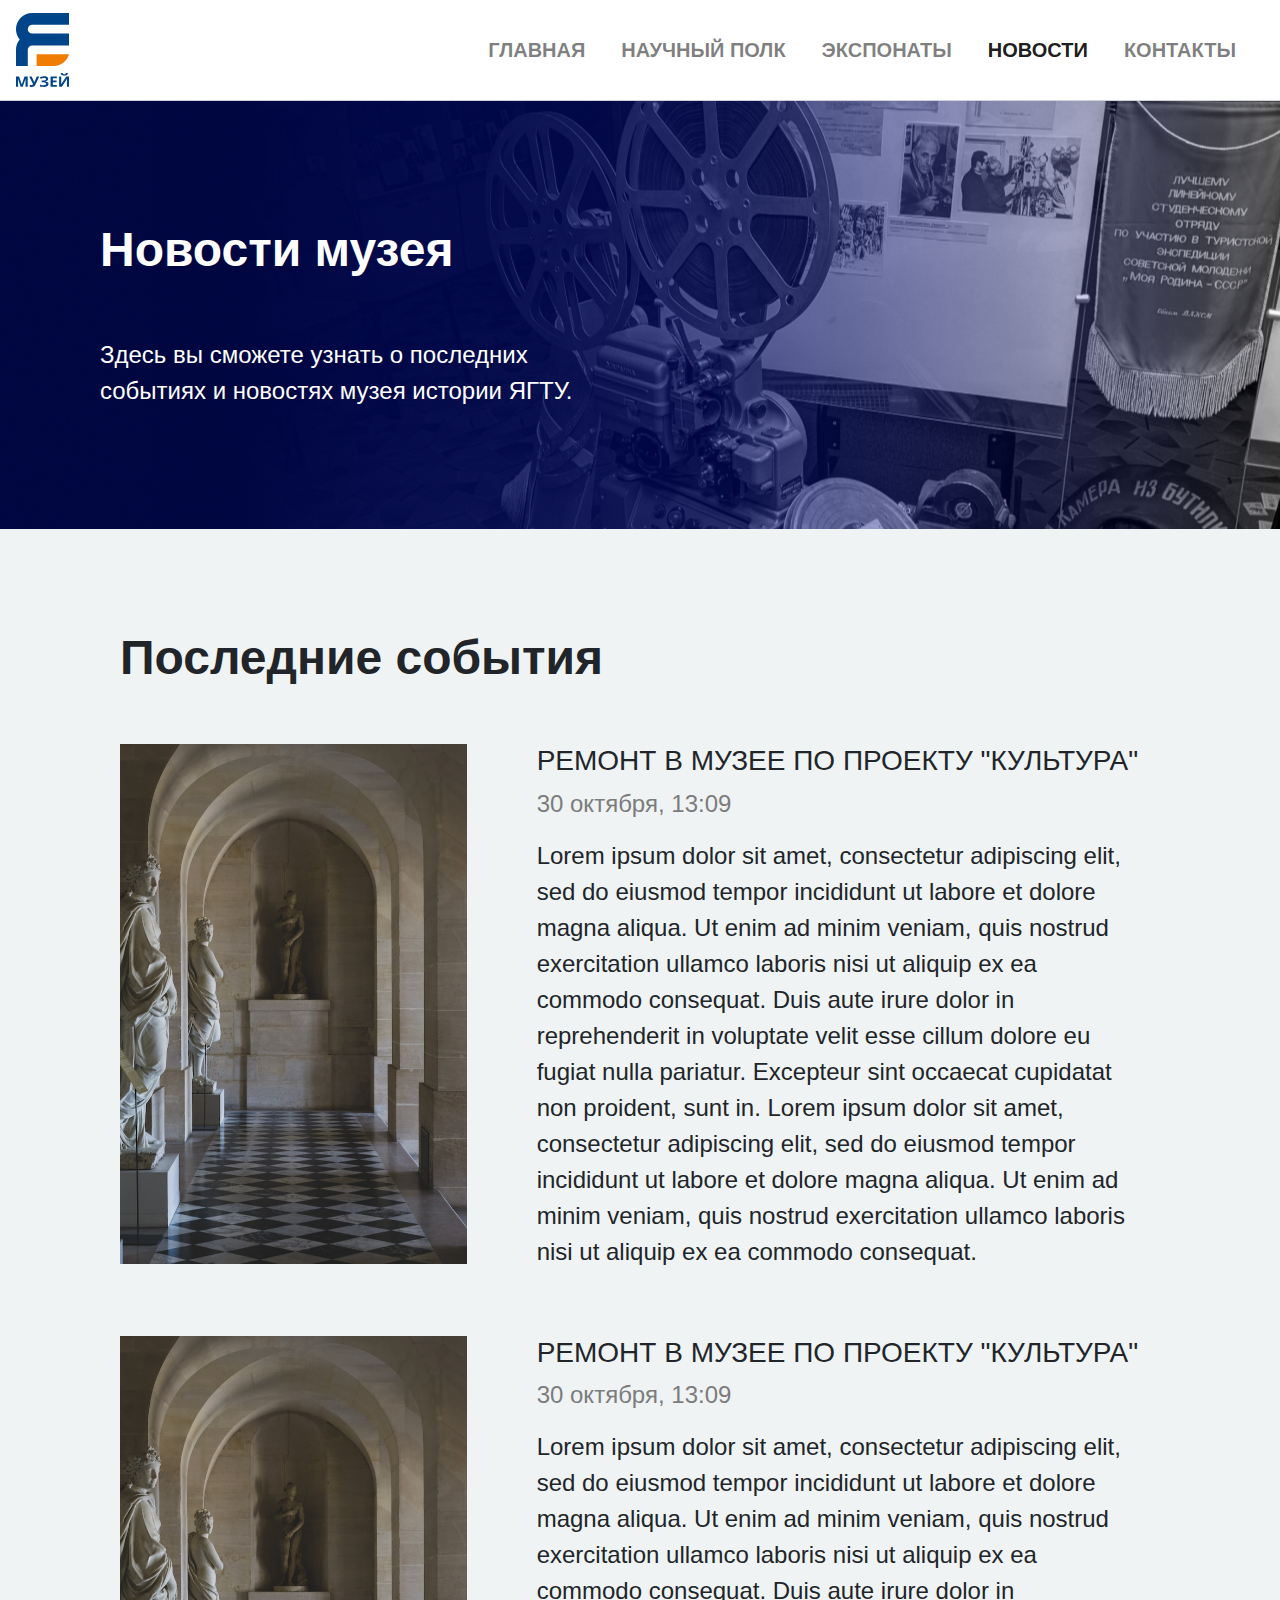
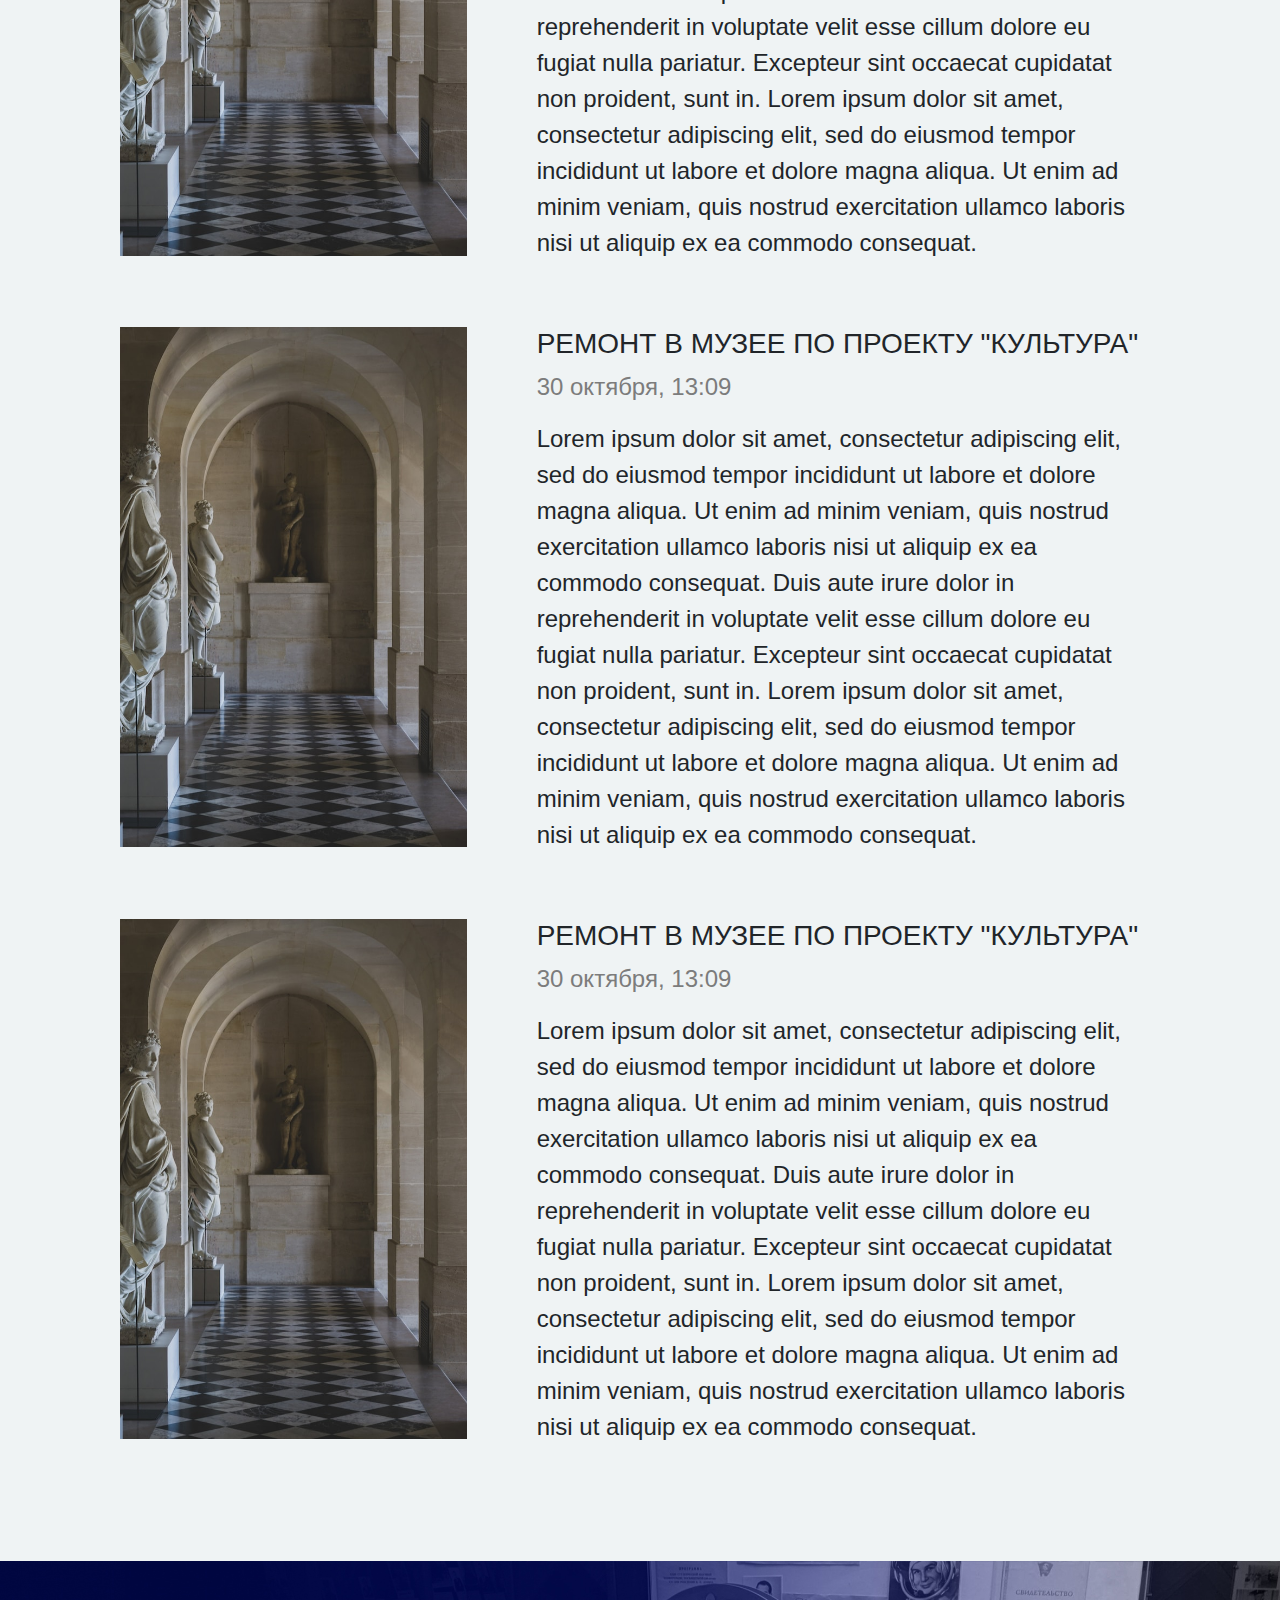
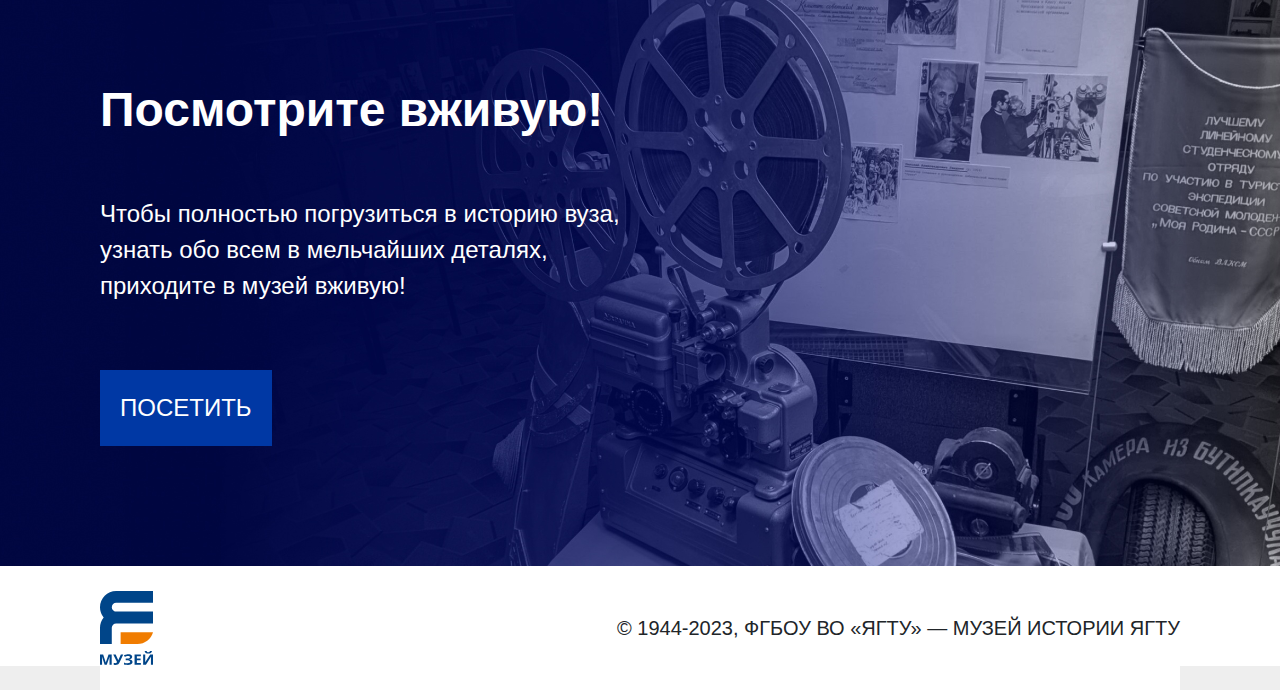
==== static/news.html @ e5c30ef6 "layout2" ====
<!DOCTYPE html>
<html lang="en">
<head>
    <meta charset="UTF-8">
    <meta http-equiv="X-UA-Compatible" content="IE=edge">
    <meta name="viewport" content="width=device-width, initial-scale=1.0">

    <link rel="stylesheet" href="./css/bootstrap.min.css">
    <link rel="stylesheet" href="style.css">

    <title>Новости</title>
</head>

<body style="background-color: #eeeeee;">
    <nav class="navbar sticky-top navbar-expand-lg navbar-light">
        <div class="wrapper">
            <!-- logo -->
            <a class="navbar-brand" href="index.html">
                <img src="logo.svg" alt="музей ягту">
            </a>
            <!-- navigation -->
            <ul class="navbar-nav">
                <li class="nav-item">
                    <a class="nav-link" href="index.html">главная</a>
                </li>
                <li class="nav-item">
                    <a class="nav-link" href="veterans.html">научный полк</a>
                </li>
                <li class="nav-item">
                    <a class="nav-link" href="exhibits.html">экспонаты</a>
                </li>
                <li class="nav-item active">
                    <a class="nav-link" href="news.html">новости<span class="sr-only">(current)</span></a>
                </li>
                <li class="nav-item">
                    <a class="nav-link" href="index.html#contacts">контакты</a>
                </li>
            </ul>
        </div>
    </nav>


    <header>
        <div class="wrapper">
            <h1>Новости музея</h1>
            <p class="welcome-text">Здесь вы сможете узнать о последних событиях и новостях музея истории ЯГТУ.</p>
        </div>
    </header>


    <section class="articles-section">
        <div class="wrapper">
            <h1>Последние события</h1>
            <div class="row">
                <div class="col-md-4">
                    <img src="placeholder_image_portrait.jpg" alt="Фотография музея" class="info-image img-fluid">
                </div>
                <div class="col-md-8">
                    <h3>РЕМОНТ В МУЗЕЕ ПО ПРОЕКТУ "КУЛЬТУРА"</h3>
                    <p class="datetime">30 октября, 13:09</p>
                    <p>Lorem ipsum dolor sit amet, consectetur adipiscing elit, sed do eiusmod tempor incididunt ut labore et dolore magna aliqua. Ut enim ad minim veniam, quis nostrud exercitation ullamco laboris nisi ut aliquip ex ea commodo consequat. Duis aute irure dolor in reprehenderit in voluptate velit esse cillum dolore eu fugiat nulla pariatur. Excepteur sint occaecat cupidatat non proident, sunt in. Lorem ipsum dolor sit amet, consectetur adipiscing elit, sed do eiusmod tempor incididunt ut labore et dolore magna aliqua. Ut enim ad minim veniam, quis nostrud exercitation ullamco laboris nisi ut aliquip ex ea commodo consequat.</p>
                </div>
            </div>
            <div class="row">
                <div class="col-md-4">
                    <img src="placeholder_image_portrait.jpg" alt="Фотография музея" class="info-image img-fluid">
                </div>
                <div class="col-md-8">
                    <h3>РЕМОНТ В МУЗЕЕ ПО ПРОЕКТУ "КУЛЬТУРА"</h3>
                    <p class="datetime">30 октября, 13:09</p>
                    <p>Lorem ipsum dolor sit amet, consectetur adipiscing elit, sed do eiusmod tempor incididunt ut labore et dolore magna aliqua. Ut enim ad minim veniam, quis nostrud exercitation ullamco laboris nisi ut aliquip ex ea commodo consequat. Duis aute irure dolor in reprehenderit in voluptate velit esse cillum dolore eu fugiat nulla pariatur. Excepteur sint occaecat cupidatat non proident, sunt in. Lorem ipsum dolor sit amet, consectetur adipiscing elit, sed do eiusmod tempor incididunt ut labore et dolore magna aliqua. Ut enim ad minim veniam, quis nostrud exercitation ullamco laboris nisi ut aliquip ex ea commodo consequat.</p>
                </div>
            </div>
            <div class="row">
                <div class="col-md-4">
                    <img src="placeholder_image_portrait.jpg" alt="Фотография музея" class="info-image img-fluid">
                </div>
                <div class="col-md-8">
                    <h3>РЕМОНТ В МУЗЕЕ ПО ПРОЕКТУ "КУЛЬТУРА"</h3>
                    <p class="datetime">30 октября, 13:09</p>
                    <p>Lorem ipsum dolor sit amet, consectetur adipiscing elit, sed do eiusmod tempor incididunt ut labore et dolore magna aliqua. Ut enim ad minim veniam, quis nostrud exercitation ullamco laboris nisi ut aliquip ex ea commodo consequat. Duis aute irure dolor in reprehenderit in voluptate velit esse cillum dolore eu fugiat nulla pariatur. Excepteur sint occaecat cupidatat non proident, sunt in. Lorem ipsum dolor sit amet, consectetur adipiscing elit, sed do eiusmod tempor incididunt ut labore et dolore magna aliqua. Ut enim ad minim veniam, quis nostrud exercitation ullamco laboris nisi ut aliquip ex ea commodo consequat.</p>
                </div>
            </div>
            <div class="row">
                <div class="col-md-4">
                    <img src="placeholder_image_portrait.jpg" alt="Фотография музея" class="info-image img-fluid">
                </div>
                <div class="col-md-8">
                    <h3>РЕМОНТ В МУЗЕЕ ПО ПРОЕКТУ "КУЛЬТУРА"</h3>
                    <p class="datetime">30 октября, 13:09</p>
                    <p>Lorem ipsum dolor sit amet, consectetur adipiscing elit, sed do eiusmod tempor incididunt ut labore et dolore magna aliqua. Ut enim ad minim veniam, quis nostrud exercitation ullamco laboris nisi ut aliquip ex ea commodo consequat. Duis aute irure dolor in reprehenderit in voluptate velit esse cillum dolore eu fugiat nulla pariatur. Excepteur sint occaecat cupidatat non proident, sunt in. Lorem ipsum dolor sit amet, consectetur adipiscing elit, sed do eiusmod tempor incididunt ut labore et dolore magna aliqua. Ut enim ad minim veniam, quis nostrud exercitation ullamco laboris nisi ut aliquip ex ea commodo consequat.</p>
                </div>
            </div>
        </div>
    </section>


    <section class="cta">
        <div class="wrapper">
            <h1>Посмотрите вживую!</h1>
            <p>Чтобы полностью погрузиться в историю вуза, узнать обо всем в мельчайших деталях, приходите в музей вживую!</p>
            <div class="buttons-container">
                <div>
                    <a href="index.html#contacts" class="visit-button">ПОСЕТИТЬ</a>
                </div>
            </div>
        </div>
    </section>


    <footer>
        <div class="wrapper">
            <!-- logo -->
            <a class="navbar-brand" href="index.html">
                <img src="logo.svg" alt="музей ягту">
            </a>
            <p>© 1944-2023, ФГБОУ ВО «ЯГТУ» — МУЗЕЙ ИСТОРИИ ЯГТУ</p>
        </div>
    </footer>

</body>
</html>
---- static/style.css ----
/*div {*/
/*    border: black solid 1px;*/
/*}*/
html {
    scroll-behavior: smooth;
}

body {
    font-family: DINPro, sans-serif;
    margin: 0;
    padding: 0;
}

header {
    background-image: url('head.jpg'); /* Замените 'head.jpg' на путь к вашей фотографии */
    background-size: cover;
    background-position: center;
    color: #fff;
    padding: 120px 100px;
    text-align: left; /* Выравнивание текста по левому краю */
}

header .welcome-text {
    padding-bottom: 0;
    margin-bottom: 0;
}

h1 {
    padding-bottom: 50px;
    font-size: 36pt;
    font-weight: bold;
}

header h1 {
    width: 50%;
}

header p {
    width: 50%;
    padding-bottom: 50px;
}

p {
    font-size: 18pt;
}

h1 {
    margin-top: 0;
}

.navbar {
    border-bottom: solid 1px rgb(207, 211, 217);
    background-color: #fff;
    font-size: 15pt;
}

.navbar .wrapper {
    display: flex;
    justify-content: space-between;
    align-items: center;
    width: 1280px;
}

.navbar .wrapper a {
    text-transform: uppercase;
}

.navbar .wrapper ul {
}




.wrapper {
    max-width: 1280px;
    margin-right: auto;
    margin-left: auto;
    /*box-shadow: 0 1.5rem 1.875rem rgba(0, 0, 0, 0.1);*/
}

/*.container {*/
/*    margin: 120px 100px;*/
/*    padding: 0;*/
/*}*/

/*.container h1 {*/
/*    padding-bottom: 50px;*/
/*    font-size: 36pt;*/
/*    font-weight: bold;*/
/*    width: 50%;*/
/*}*/



.about-section {
    padding: 120px 100px;
    background-color: #eff3f4;
}

.about-section .row {
    margin: 0;
    padding: 0;
}

.about-section .row .col-md-4 {
    margin: 0;
    padding: 0;
}

.about-section .row .col-md-8 {
    padding-left: 70px;
}



.news-section {
    padding: 120px 100px;
    background-color: #fff;
}

.news-section .row {
    margin: 0;
    padding: 0;
    display: flex;
    justify-content: space-between;
    align-items: center;
}

.news-section .row .col-md-4 {
    margin: 0;
    padding-right: 70px;
    padding-left: 0;
}

.news-section .row .col-md-4 img {
    padding-bottom: 20px;
}

.news-section .row .col-md-4 h3 {
    font-size: 18pt;
}

.news-section .row .col-md-4 p {
    color: #7c7c7c;
}



.contacts-section {
    padding: 120px 100px;
    background-color: #eff3f4;
}

.contacts-section .row {
    margin: 0;
    padding: 0;
}

.contacts-section .row .col-md-8 {
    margin: 0;
    padding: 0 0 0 70px;
    display: flex;
    justify-content: flex-end;
}

.contacts-section .row .col-md-4 {
    margin: 0;
    padding: 0;
}



.veterans-section {
    padding: 120px 100px;
    background-color: #eff3f4;
}



.awards-section {
    padding: 120px 100px;
    background-color: #fff;
}



.cta {
    background-image: url('head.jpg'); /* Замените 'head.jpg' на путь к вашей фотографии */
    background-size: cover;
    background-position: center;
    color: #fff;
    padding: 120px 100px;
    text-align: left; /* Выравнивание текста по левому краю */
}

.cta p {
    width: 50%;
    padding-bottom: 50px;
}



.articles-section {
    padding: 100px 120px 50px;
    background-color: #eff3f4;
}

.articles-section .row {
    margin: 0;
    padding-bottom: 50px;
}

.articles-section .row .col-md-4 {
    margin: 0;
    padding: 0;
}

.articles-section .row .col-md-8 {
    padding-left: 70px;
}

.articles-section .row .col-md-8 .datetime {
    color: #7c7c7c;
}



footer {
    padding: 20px 100px;
    background-color: #fff;
    height: 100px;
    align-content: center;
}

footer .wrapper {
    display: flex;
    justify-content: space-between;
    align-items: center;
    background-color: #fff;
    padding-bottom: 20px;
}

footer p {
    margin-bottom: 0;
    font-size: 15pt;
}



.buttons-container {
    display: flex;
    justify-content: space-between; /* Равномерное распределение пространства между элементами */
}

.visit-button, .exhibits-button, .news-button, .to-exhibits-button, .to-news-button {
    display: inline-block;
    padding: 20px 20px;
    margin-right: 20px;
    color: #fff;
    text-decoration: none;
    font-size: 18pt;
    cursor: pointer;
    transition: background-color 0.3s ease;
}

.visit-button {
    background-color: #0038a4; /* Синий цвет для кнопки "Посетить" */
}

.exhibits-button {
    background-color: #eff3f4; /* Белый цвет для кнопки "Об экспонатах" */
    color: #000;
}

.news-button {
    background-color: #4CAF50; /* Зеленый цвет для кнопки "Новости" */
}

.to-exhibits-button, .to-news-button {
    display: inline-block;
    padding: 10px 20px;
    margin: 0 10px;
    text-decoration: none;
    color: #eff3f4;
    border-radius: 5px;
    cursor: pointer;
    transition: background-color 0.3s ease;
    background-color: transparent; /* Прозрачный фон для кнопки "Ко всем новостям" */
}

.exhibits-button:hover, .news-button:hover, .to-exhibits-button:hover, .to-news-button:hover {
    background-color: #fff; /* Темно-синий цвет при наведении */
    text-decoration: none;
    color: #000;
    box-shadow: 0 1.5rem 1.875rem rgba(0, 0, 0, 0.2);

}

.visit-button:hover {
    background-color: #0055ff; /* Темно-синий цвет при наведении */
    color: #fff;
    text-decoration: none;
    box-shadow: 0 1.5rem 1.875rem rgba(0, 0, 0, 0.2);
}

.info-container {
    padding: 20px;
    text-align: left; /* Выравнивание текста по левому краю */
    display: flex; /* Размещение элементов внутри контейнера в виде горизонтального ряда */
    align-items: center; /* Выравнивание элементов по вертикали по центру */
}

.info-image {
    margin-right: 20px; /* Отступ справа */
    width: fit-content;
}

.info-text {
    flex-grow: 1; /* Растягиваем блок с текстом на всю доступную ширину */
}

nav {
    background-color: #eee;
    padding: 20px;
}

nav ul {
    list-style: none;
    margin: 0;
    padding: 0;
    text-align: center;
}

nav li {
    display: inline-block;
    margin-right: 20px;
}

nav a {
    text-decoration: none;
    color: #333;
    font-weight: bold;
}

.news-container {
    padding: 20px;
    margin-top: 20px; /* Отступ сверху для разделения блоков */
}

.news-item {
    margin-bottom: 20px;
    width: 30%;
    display: inline-block;
    vertical-align: top;
}

.news-item img {
    width: 100%;
    max-height: 200px;
    object-fit: cover;
    border-radius: 5px;
}

.to-news-container {
    text-align: right; /* Выравнивание текста по правому краю */
}

.to-news-button {
    background-color: transparent; /* Прозрачный фон для кнопки "Ко всем новостям" */
    margin-top: 10px; /* Отступ сверху */
}

.how-to-reach-container {
    display: flex;
    justify-content: space-between;
    padding: 20px;
}

.how-to-reach-text {
    flex-grow: 1;
}

.map-image {
    width: 60%;
    max-width: 400px;
    border-radius: 5px;
}
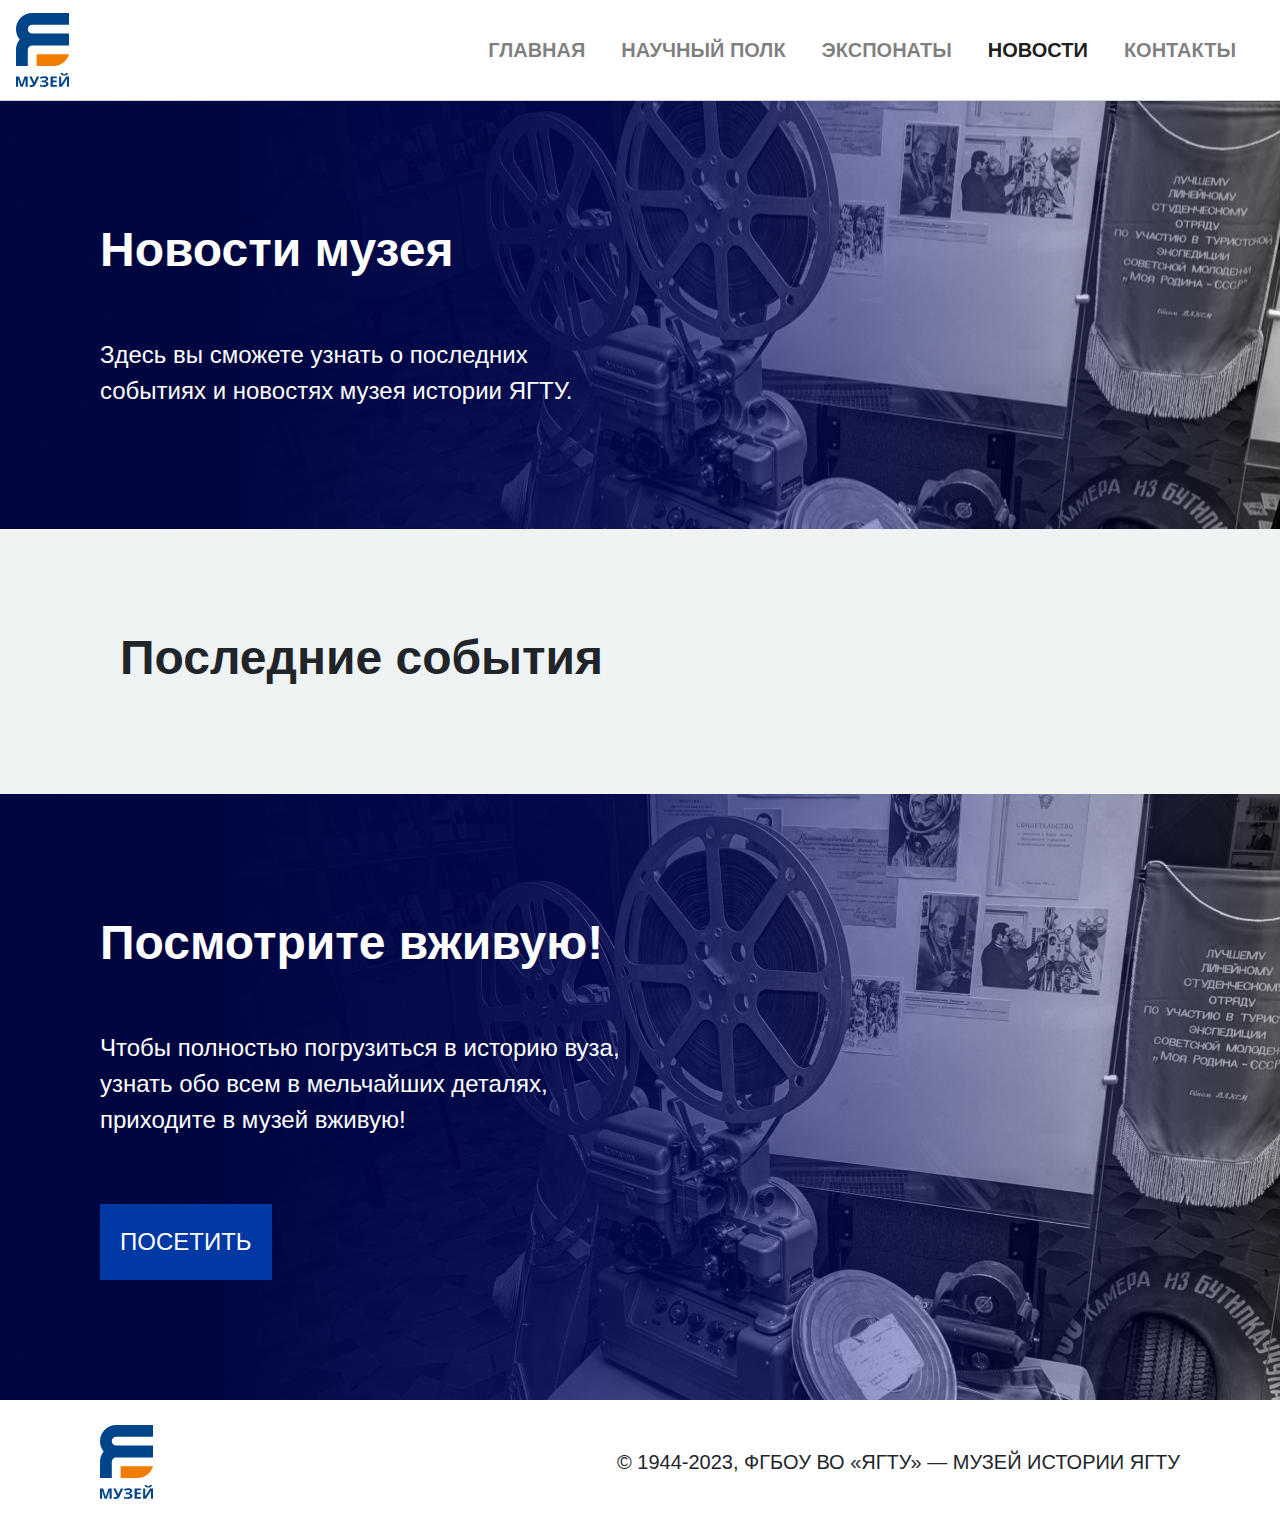
==== commit 1c02a761: "front" ====
--- a/static/news.html
+++ b/static/news.html
@@ -7,11 +7,12 @@
 
     <link rel="stylesheet" href="./css/bootstrap.min.css">
     <link rel="stylesheet" href="style.css">
+    <script src="http_unpkg.com_htmx.org@1.9.9.js"></script>
 
     <title>Новости</title>
 </head>
 
-<body style="background-color: #eeeeee;">
+<body>
     <nav class="navbar sticky-top navbar-expand-lg navbar-light">
         <div class="wrapper">
             <!-- logo -->
@@ -48,52 +49,59 @@
     </header>
 
 
+<!--    <section class="articles-section">-->
+<!--        <div class="wrapper">-->
+<!--            <h1>Последние события</h1>-->
+<!--            <div class="row">-->
+<!--                <div class="col-md-4">-->
+<!--                    <img src="img/placeholder_image_portrait.jpg" alt="Фотография музея" class="info-image img-fluid">-->
+<!--                </div>-->
+<!--                <div class="col-md-8">-->
+<!--                    <h3>РЕМОНТ В МУЗЕЕ ПО ПРОЕКТУ "КУЛЬТУРА"</h3>-->
+<!--                    <p class="datetime">30 октября, 13:09</p>-->
+<!--                    <p>Lorem ipsum dolor sit amet, consectetur adipiscing elit, sed do eiusmod tempor incididunt ut labore et dolore magna aliqua. Ut enim ad minim veniam, quis nostrud exercitation ullamco laboris nisi ut aliquip ex ea commodo consequat. Duis aute irure dolor in reprehenderit in voluptate velit esse cillum dolore eu fugiat nulla pariatur. Excepteur sint occaecat cupidatat non proident, sunt in. Lorem ipsum dolor sit amet, consectetur adipiscing elit, sed do eiusmod tempor incididunt ut labore et dolore magna aliqua. Ut enim ad minim veniam, quis nostrud exercitation ullamco laboris nisi ut aliquip ex ea commodo consequat.</p>-->
+<!--                </div>-->
+<!--            </div>-->
+<!--            <div class="row">-->
+<!--                <div class="col-md-4">-->
+<!--                    <img src="img/placeholder_image_portrait.jpg" alt="Фотография музея" class="info-image img-fluid">-->
+<!--                </div>-->
+<!--                <div class="col-md-8">-->
+<!--                    <h3>РЕМОНТ В МУЗЕЕ ПО ПРОЕКТУ "КУЛЬТУРА"</h3>-->
+<!--                    <p class="datetime">30 октября, 13:09</p>-->
+<!--                    <p>Lorem ipsum dolor sit amet, consectetur adipiscing elit, sed do eiusmod tempor incididunt ut labore et dolore magna aliqua. Ut enim ad minim veniam, quis nostrud exercitation ullamco laboris nisi ut aliquip ex ea commodo consequat. Duis aute irure dolor in reprehenderit in voluptate velit esse cillum dolore eu fugiat nulla pariatur. Excepteur sint occaecat cupidatat non proident, sunt in. Lorem ipsum dolor sit amet, consectetur adipiscing elit, sed do eiusmod tempor incididunt ut labore et dolore magna aliqua. Ut enim ad minim veniam, quis nostrud exercitation ullamco laboris nisi ut aliquip ex ea commodo consequat.</p>-->
+<!--                </div>-->
+<!--            </div>-->
+<!--            <div class="row">-->
+<!--                <div class="col-md-4">-->
+<!--                    <img src="img/placeholder_image_portrait.jpg" alt="Фотография музея" class="info-image img-fluid">-->
+<!--                </div>-->
+<!--                <div class="col-md-8">-->
+<!--                    <h3>РЕМОНТ В МУЗЕЕ ПО ПРОЕКТУ "КУЛЬТУРА"</h3>-->
+<!--                    <p class="datetime">30 октября, 13:09</p>-->
+<!--                    <p>Lorem ipsum dolor sit amet, consectetur adipiscing elit, sed do eiusmod tempor incididunt ut labore et dolore magna aliqua. Ut enim ad minim veniam, quis nostrud exercitation ullamco laboris nisi ut aliquip ex ea commodo consequat. Duis aute irure dolor in reprehenderit in voluptate velit esse cillum dolore eu fugiat nulla pariatur. Excepteur sint occaecat cupidatat non proident, sunt in. Lorem ipsum dolor sit amet, consectetur adipiscing elit, sed do eiusmod tempor incididunt ut labore et dolore magna aliqua. Ut enim ad minim veniam, quis nostrud exercitation ullamco laboris nisi ut aliquip ex ea commodo consequat.</p>-->
+<!--                </div>-->
+<!--            </div>-->
+<!--            <div class="row">-->
+<!--                <div class="col-md-4">-->
+<!--                    <img src="img/placeholder_image_portrait.jpg" alt="Фотография музея" class="info-image img-fluid">-->
+<!--                </div>-->
+<!--                <div class="col-md-8">-->
+<!--                    <h3>РЕМОНТ В МУЗЕЕ ПО ПРОЕКТУ "КУЛЬТУРА"</h3>-->
+<!--                    <p class="datetime">30 октября, 13:09</p>-->
+<!--                    <p>Lorem ipsum dolor sit amet, consectetur adipiscing elit, sed do eiusmod tempor incididunt ut labore et dolore magna aliqua. Ut enim ad minim veniam, quis nostrud exercitation ullamco laboris nisi ut aliquip ex ea commodo consequat. Duis aute irure dolor in reprehenderit in voluptate velit esse cillum dolore eu fugiat nulla pariatur. Excepteur sint occaecat cupidatat non proident, sunt in. Lorem ipsum dolor sit amet, consectetur adipiscing elit, sed do eiusmod tempor incididunt ut labore et dolore magna aliqua. Ut enim ad minim veniam, quis nostrud exercitation ullamco laboris nisi ut aliquip ex ea commodo consequat.</p>-->
+<!--                </div>-->
+<!--            </div>-->
+<!--        </div>-->
+<!--    </section>-->
+
     <section class="articles-section">
         <div class="wrapper">
             <h1>Последние события</h1>
-            <div class="row">
-                <div class="col-md-4">
-                    <img src="placeholder_image_portrait.jpg" alt="Фотография музея" class="info-image img-fluid">
-                </div>
-                <div class="col-md-8">
-                    <h3>РЕМОНТ В МУЗЕЕ ПО ПРОЕКТУ "КУЛЬТУРА"</h3>
-                    <p class="datetime">30 октября, 13:09</p>
-                    <p>Lorem ipsum dolor sit amet, consectetur adipiscing elit, sed do eiusmod tempor incididunt ut labore et dolore magna aliqua. Ut enim ad minim veniam, quis nostrud exercitation ullamco laboris nisi ut aliquip ex ea commodo consequat. Duis aute irure dolor in reprehenderit in voluptate velit esse cillum dolore eu fugiat nulla pariatur. Excepteur sint occaecat cupidatat non proident, sunt in. Lorem ipsum dolor sit amet, consectetur adipiscing elit, sed do eiusmod tempor incididunt ut labore et dolore magna aliqua. Ut enim ad minim veniam, quis nostrud exercitation ullamco laboris nisi ut aliquip ex ea commodo consequat.</p>
-                </div>
-            </div>
-            <div class="row">
-                <div class="col-md-4">
-                    <img src="placeholder_image_portrait.jpg" alt="Фотография музея" class="info-image img-fluid">
-                </div>
-                <div class="col-md-8">
-                    <h3>РЕМОНТ В МУЗЕЕ ПО ПРОЕКТУ "КУЛЬТУРА"</h3>
-                    <p class="datetime">30 октября, 13:09</p>
-                    <p>Lorem ipsum dolor sit amet, consectetur adipiscing elit, sed do eiusmod tempor incididunt ut labore et dolore magna aliqua. Ut enim ad minim veniam, quis nostrud exercitation ullamco laboris nisi ut aliquip ex ea commodo consequat. Duis aute irure dolor in reprehenderit in voluptate velit esse cillum dolore eu fugiat nulla pariatur. Excepteur sint occaecat cupidatat non proident, sunt in. Lorem ipsum dolor sit amet, consectetur adipiscing elit, sed do eiusmod tempor incididunt ut labore et dolore magna aliqua. Ut enim ad minim veniam, quis nostrud exercitation ullamco laboris nisi ut aliquip ex ea commodo consequat.</p>
-                </div>
-            </div>
-            <div class="row">
-                <div class="col-md-4">
-                    <img src="placeholder_image_portrait.jpg" alt="Фотография музея" class="info-image img-fluid">
-                </div>
-                <div class="col-md-8">
-                    <h3>РЕМОНТ В МУЗЕЕ ПО ПРОЕКТУ "КУЛЬТУРА"</h3>
-                    <p class="datetime">30 октября, 13:09</p>
-                    <p>Lorem ipsum dolor sit amet, consectetur adipiscing elit, sed do eiusmod tempor incididunt ut labore et dolore magna aliqua. Ut enim ad minim veniam, quis nostrud exercitation ullamco laboris nisi ut aliquip ex ea commodo consequat. Duis aute irure dolor in reprehenderit in voluptate velit esse cillum dolore eu fugiat nulla pariatur. Excepteur sint occaecat cupidatat non proident, sunt in. Lorem ipsum dolor sit amet, consectetur adipiscing elit, sed do eiusmod tempor incididunt ut labore et dolore magna aliqua. Ut enim ad minim veniam, quis nostrud exercitation ullamco laboris nisi ut aliquip ex ea commodo consequat.</p>
-                </div>
-            </div>
-            <div class="row">
-                <div class="col-md-4">
-                    <img src="placeholder_image_portrait.jpg" alt="Фотография музея" class="info-image img-fluid">
-                </div>
-                <div class="col-md-8">
-                    <h3>РЕМОНТ В МУЗЕЕ ПО ПРОЕКТУ "КУЛЬТУРА"</h3>
-                    <p class="datetime">30 октября, 13:09</p>
-                    <p>Lorem ipsum dolor sit amet, consectetur adipiscing elit, sed do eiusmod tempor incididunt ut labore et dolore magna aliqua. Ut enim ad minim veniam, quis nostrud exercitation ullamco laboris nisi ut aliquip ex ea commodo consequat. Duis aute irure dolor in reprehenderit in voluptate velit esse cillum dolore eu fugiat nulla pariatur. Excepteur sint occaecat cupidatat non proident, sunt in. Lorem ipsum dolor sit amet, consectetur adipiscing elit, sed do eiusmod tempor incididunt ut labore et dolore magna aliqua. Ut enim ad minim veniam, quis nostrud exercitation ullamco laboris nisi ut aliquip ex ea commodo consequat.</p>
-                </div>
+            <div class="news-content" hx-get="/news" hx-trigger="load">
             </div>
         </div>
     </section>
-
 
     <section class="cta">
         <div class="wrapper">
--- a/static/style.css
+++ b/static/style.css
@@ -12,7 +12,7 @@
 }
 
 header {
-    background-image: url('head.jpg'); /* Замените 'head.jpg' на путь к вашей фотографии */
+    background-image: url('img/head.jpg'); /* Замените 'head.jpg' на путь к вашей фотографии */
     background-size: cover;
     background-position: center;
     color: #fff;
@@ -185,7 +185,7 @@
 
 
 .cta {
-    background-image: url('head.jpg'); /* Замените 'head.jpg' на путь к вашей фотографии */
+    background-image: url('img/head.jpg'); /* Замените 'head.jpg' на путь к вашей фотографии */
     background-size: cover;
     background-position: center;
     color: #fff;
